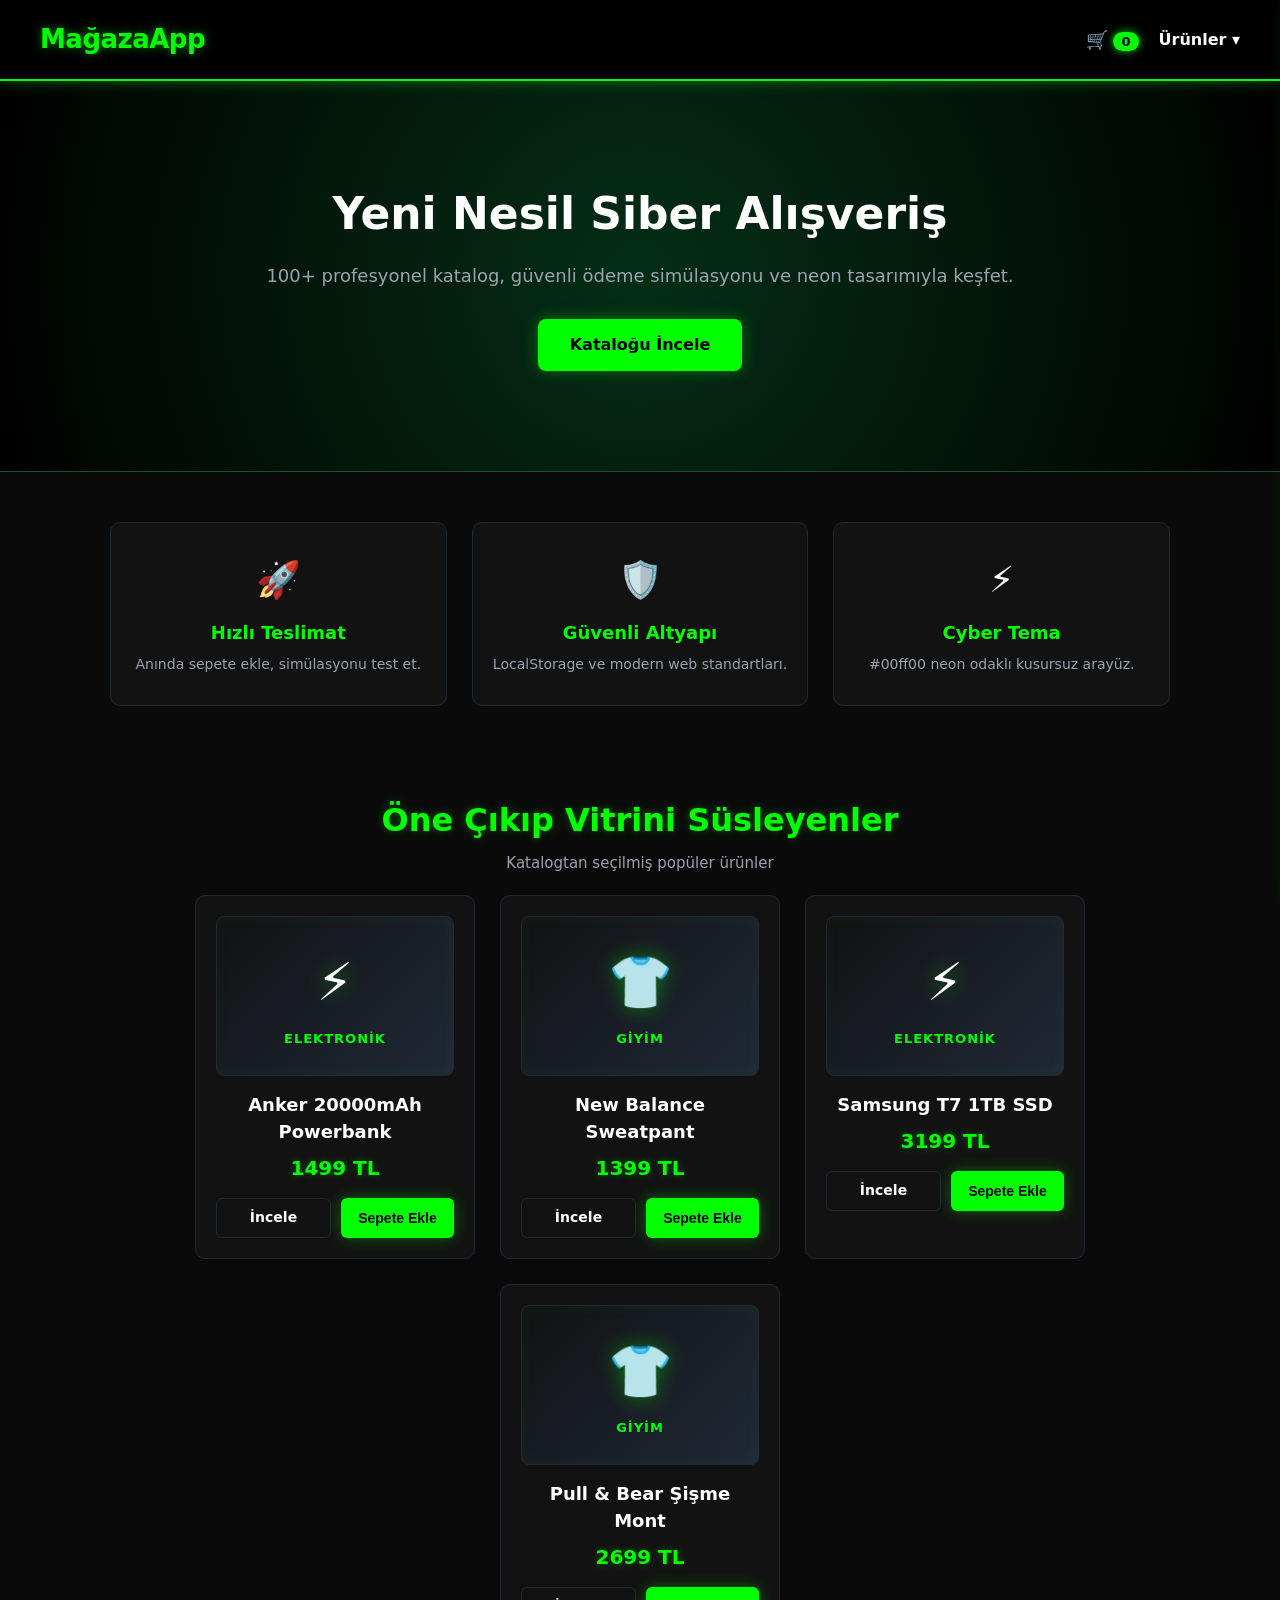
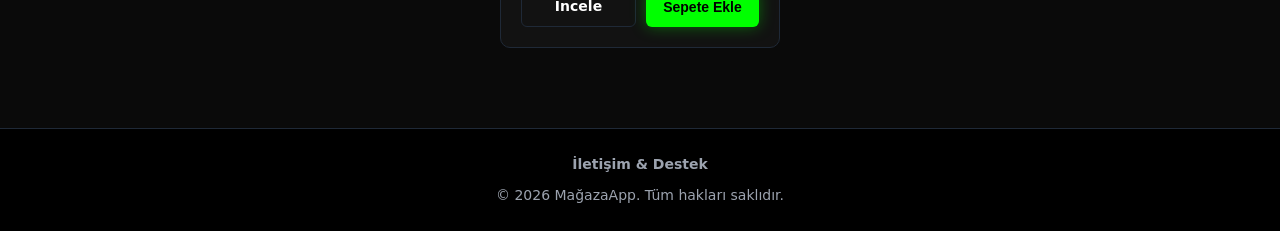
==== index.html @ 69a56568 "İlk sürüm: Cyberpunk e-ticaret projesi tamamlandı 🚀" ====
<!DOCTYPE html>
<html lang="tr">
<head>
    <meta charset="UTF-8">
    <meta name="viewport" content="width=device-width, initial-scale=1.0">
    <title>MağazaApp - Ana Sayfa</title>
    <link rel="stylesheet" href="style.css">
</head>
<body>
    <!-- Üst Navbar -->
<header class="navbar">
        <h2><a href="index.html" class="logo-link">MağazaApp</a></h2>
        <nav style="display: flex; align-items: center; gap: 20px;">
            <a href="sepet.html" style="font-size: 18px; text-decoration: none; color: white;" title="Sepetim">🛒 <span id="cart-count">0</span></a>
            <button id="open-drawer-btn" class="nav-link-btn">Ürünler ▾</button>
        </nav>
    </header>

    <!-- Yandan Açılır Kategori Menüsü (Drawer) -->
    <div id="drawer-overlay" class="drawer-overlay"></div>
    <aside id="sidebar-drawer" class="sidebar-drawer">
        <div class="drawer-header">
            <h3>Kategoriler</h3>
            <button id="close-drawer-btn" class="close-drawer">&times;</button>
        </div>
        <ul class="drawer-menu">
            <li><a href="urunler.html?category=Tümü"><span>📦</span> Tüm Ürünler</a></li>
            <li><a href="urunler.html?category=Elektronik"><span>⚡</span> Elektronik</a></li>
            <li><a href="urunler.html?category=Aksesuar"><span>🎒</span> Aksesuar</a></li>
            <li><a href="urunler.html?category=Giyim"><span>👕</span> Giyim</a></li>
            <li><a href="urunler.html?category=Ev %26 Yaşam"><span>🏠</span> Ev & Yaşam</a></li>
        </ul>
    </aside>

    <main>
        <section class="hero">
            <h1>Yeni Nesil Siber Alışveriş</h1>
            <p>100+ profesyonel katalog, güvenli ödeme simülasyonu ve neon tasarımıyla keşfet.</p>
            <a href="urunler.html" class="cta-btn">Kataloğu İncele</a>
        </section>

        <section class="features-section">
            <div class="feature-card">
                <div class="feature-icon">🚀</div>
                <h3>Hızlı Teslimat</h3>
                <p>Anında sepete ekle, simülasyonu test et.</p>
            </div>
            <div class="feature-card">
                <div class="feature-icon">🛡️</div>
                <h3>Güvenli Altyapı</h3>
                <p>LocalStorage ve modern web standartları.</p>
            </div>
            <div class="feature-card">
                <div class="feature-icon">⚡</div>
                <h3>Cyber Tema</h3>
                <p>#00ff00 neon odaklı kusursuz arayüz.</p>
            </div>
        </section>

        <section class="featured-products">
            <div class="section-title">
                <h2>Öne Çıkıp Vitrini Süsleyenler</h2>
                <p>Katalogtan seçilmiş popüler ürünler</p>
            </div>

            <div class="product-container">
                <!-- JavaScript burayı öne çıkan ürünlerle dolduracak -->
            </div>
        </section>
    </main>

    <footer class="footer">
        <div style="margin-bottom: 10px;">
            <a href="iletisim.html" style="color: var(--text-muted); text-decoration: none; font-weight: 600; transition: color 0.2s;" onmouseover="this.style.color='#00ff00'" onmouseout="this.style.color='#9ca3af'">İletişim & Destek</a>
        </div>
        <p>&copy; 2026 MağazaApp. Tüm hakları saklıdır.</p>
    </footer>

    <script src="script.js"></script>
</body>
</html>
---- style.css ----
/* --- #00ff00 ODAKLI NEON DARK & PROFESYONEL TEMA --- */
:root {
    --primary-color: #00ff00;       /* Tam Ana Rengimiz: Neon Yeşil */
    --primary-hover: #00cc00;       /* Buton Hover Tonu */
    --bg-color: #0a0a0a;            /* Derin Siyah Zemin */
    --card-bg: #121212;            /* Koyu Kömür Kart Zeminleri */
    --card-border: #1f2937;        /* Kart Sınır Çizgisi */
    --text-main: #ffffff;           /* Parlak Beyaz Metinler */
    --text-muted: #9ca3af;         /* Gri Yardımcı Metinler */
    --radius: 10px;
    --neon-shadow: 0 0 15px rgba(0, 255, 0, 0.35);
    --neon-shadow-strong: 0 0 25px rgba(0, 255, 0, 0.6);
}

* {
    margin: 0;
    padding: 0;
    box-sizing: border-box;
}

body {
    background-color: var(--bg-color);
    color: var(--text-main);
    font-family: system-ui, -apple-system, BlinkMacSystemFont, 'Segoe UI', Roboto, sans-serif;
    line-height: 1.5;
    overflow-x: hidden;
}

/* Üst Menü (Navbar) */
.navbar, .header {
    display: flex;
    justify-content: space-between;
    align-items: center;
    background-color: #000000;
    padding: 20px 40px;
    border-bottom: 2px solid var(--primary-color);
    box-shadow: var(--neon-shadow);
    position: sticky;
    top: 0;
    z-index: 100;
}

.logo-link, .logo {
    text-decoration: none;
    color: var(--primary-color);
    font-size: 26px;
    font-weight: 900;
    letter-spacing: -0.5px;
    text-shadow: 0 0 10px rgba(0, 255, 0, 0.5);
    transition: color 0.2s;
}

.logo-link:hover {
    color: #ffffff;
}

.navbar nav {
    display: flex;
    align-items: center;
    gap: 20px;
}

.nav-link-btn {
    background: transparent;
    border: none;
    color: var(--text-main);
    font-size: 16px;
    font-weight: 600;
    cursor: pointer;
    transition: color 0.2s;
    font-family: inherit;
}

.nav-link-btn:hover {
    color: var(--primary-color);
    text-shadow: 0 0 8px rgba(0, 255, 0, 0.5);
}

/* Sepet Sayacı Rozeti */
#cart-count {
    background-color: var(--primary-color);
    color: #000000;
    padding: 2px 8px;
    border-radius: 12px;
    font-weight: 800;
    font-size: 13px;
    box-shadow: 0 0 8px rgba(0, 255, 0, 0.8);
}

/* --- SAĞDAN AÇILIR KATEGORİ PENCERESİ (DRAWER) --- */
.sidebar-drawer {
    position: fixed;
    top: 0;
    right: -320px;
    width: 300px;
    height: 100%;
    background-color: #0d0d0d;
    border-left: 2px solid var(--primary-color);
    box-shadow: var(--neon-shadow-strong);
    z-index: 1001;
    transition: right 0.3s cubic-bezier(0.4, 0, 0.2, 1);
    padding: 25px 20px;
    display: flex;
    flex-direction: column;
}

.sidebar-drawer.open {
    right: 0;
}

.drawer-header {
    display: flex;
    justify-content: space-between;
    align-items: center;
    border-bottom: 1px solid var(--card-border);
    padding-bottom: 15px;
    margin-bottom: 20px;
}

.drawer-header h3 {
    color: var(--primary-color);
    font-size: 20px;
}

.close-drawer {
    background: transparent;
    border: none;
    color: var(--text-muted);
    font-size: 28px;
    cursor: pointer;
    transition: color 0.2s;
}

.close-drawer:hover {
    color: var(--primary-color);
}

.drawer-menu {
    list-style: none;
    display: flex;
    flex-direction: column;
    gap: 12px;
}

.drawer-menu li a {
    display: flex;
    align-items: center;
    gap: 12px;
    padding: 12px 15px;
    background-color: var(--card-bg);
    border: 1px solid var(--card-border);
    border-radius: 8px;
    color: var(--text-main);
    text-decoration: none;
    font-weight: 600;
    transition: all 0.2s ease;
}

.drawer-menu li a:hover {
    border-color: var(--primary-color);
    color: var(--primary-color);
    transform: translateX(-5px);
    box-shadow: var(--neon-shadow);
}

.drawer-overlay {
    position: fixed;
    top: 0;
    left: 0;
    width: 100%;
    height: 100%;
    background: rgba(0, 0, 0, 0.7);
    backdrop-filter: blur(4px);
    z-index: 1000;
    opacity: 0;
    visibility: hidden;
    transition: all 0.3s ease;
}

.drawer-overlay.active {
    opacity: 1;
    visibility: visible;
}

/* --- TOAST BİLDİRİM KUTUSU --- */
.toast-container {
    position: fixed;
    bottom: 25px;
    right: 25px;
    z-index: 9999;
    display: flex;
    flex-direction: column;
    gap: 10px;
}

.toast {
    background-color: #0f172a;
    color: var(--primary-color);
    border: 1px solid var(--primary-color);
    padding: 14px 22px;
    border-radius: 8px;
    font-weight: 700;
    font-size: 15px;
    box-shadow: var(--neon-shadow-strong);
    display: flex;
    align-items: center;
    gap: 10px;
    animation: slideInRight 0.3s ease forwards, fadeOut 0.3s ease 2.7s forwards;
}

@keyframes slideInRight {
    from { transform: translateX(100%); opacity: 0; }
    to { transform: translateX(0); opacity: 1; }
}

@keyframes fadeOut {
    from { opacity: 1; }
    to { opacity: 0; }
}

/* Hero (Karşılama) Banner */
.hero {
    text-align: center;
    padding: 100px 20px;
    background: radial-gradient(circle at center, #052e16 0%, #000000 100%);
    border-bottom: 1px solid #14532d;
}

.hero h1 {
    font-size: 44px;
    margin-bottom: 15px;
    color: #ffffff;
}

.hero p {
    font-size: 18px;
    color: var(--text-muted);
    margin-bottom: 30px;
}

.cta-btn {
    background-color: var(--primary-color);
    color: #000000;
    padding: 14px 32px;
    border-radius: 8px;
    text-decoration: none;
    font-weight: 800;
    font-size: 16px;
    transition: all 0.2s;
    box-shadow: var(--neon-shadow);
    display: inline-block;
}

.cta-btn:hover {
    background-color: var(--primary-hover);
    box-shadow: var(--neon-shadow-strong);
    transform: translateY(-2px);
}

/* Avantajlar / Özellik Kartları */
.features-section {
    display: flex;
    justify-content: center;
    gap: 25px;
    padding: 50px 20px;
    max-width: 1100px;
    margin: 0 auto;
    flex-wrap: wrap;
}

.feature-card {
    background-color: var(--card-bg);
    border: 1px solid var(--card-border);
    border-radius: var(--radius);
    padding: 30px 20px;
    text-align: center;
    flex: 1;
    min-width: 250px;
    transition: all 0.3s ease;
}

.feature-card:hover {
    border-color: var(--primary-color);
    box-shadow: var(--neon-shadow);
    transform: translateY(-5px);
}

.feature-icon {
    font-size: 36px;
    margin-bottom: 12px;
}

.feature-card h3 {
    font-size: 18px;
    color: var(--primary-color);
    margin-bottom: 8px;
}

.feature-card p {
    color: var(--text-muted);
    font-size: 14px;
}

/* Ürünler Grid ve Kart Yapısı */
.featured-products, .products-header {
    padding: 40px 20px 20px 20px;
    text-align: center;
}

.section-title h2, .products-header h1 {
    font-size: 32px;
    color: var(--primary-color);
    margin-bottom: 8px;
    text-shadow: 0 0 10px rgba(0, 255, 0, 0.3);
}

.section-title p, .products-header p {
    color: var(--text-muted);
    font-size: 15px;
}

.product-container {
    display: flex;
    justify-content: center;
    gap: 25px;
    padding: 20px 40px 60px 40px;
    flex-wrap: wrap;
}

.product-card {
    background-color: var(--card-bg);
    border: 1px solid var(--card-border);
    border-radius: var(--radius);
    width: 280px;
    padding: 20px;
    text-align: center;
    transition: all 0.3s ease;
}

.product-card:hover {
    border-color: var(--primary-color);
    box-shadow: var(--neon-shadow);
    transform: translateY(-6px);
}

/* İkonik Ürün Kutu Alanı */
.product-badge-img {
    width: 100%;
    height: 160px;
    background: linear-gradient(135deg, #121212 0%, #1f2937 100%);
    border: 1px solid var(--card-border);
    border-radius: 8px;
    margin-bottom: 15px;
    display: flex;
    flex-direction: column;
    align-items: center;
    justify-content: center;
    gap: 8px;
    position: relative;
    box-shadow: inset 0 0 15px rgba(0, 255, 0, 0.05);
    transition: all 0.3s ease;
}

.product-card:hover .product-badge-img {
    border-color: var(--primary-color);
    box-shadow: inset 0 0 20px rgba(0, 255, 0, 0.15), 0 0 10px rgba(0, 255, 0, 0.2);
}

.badge-icon {
    font-size: 52px;
    filter: drop-shadow(0 0 10px rgba(0, 255, 0, 0.4));
}

.badge-cat {
    font-size: 13px;
    font-weight: 700;
    color: var(--primary-color);
    text-transform: uppercase;
    letter-spacing: 1px;
}

.product-card h3 {
    font-size: 18px;
    margin-bottom: 8px;
    color: var(--text-main);
}

.product-card .price {
    color: var(--primary-color);
    font-weight: 800;
    font-size: 20px;
    margin-bottom: 15px;
    text-shadow: 0 0 8px rgba(0, 255, 0, 0.3);
}

/* Kart İçi Butonlar */
.card-buttons {
    display: flex;
    gap: 10px;
    justify-content: space-between;
    align-items: center;
    margin-top: 15px;
    width: 100%;
}

.detail-btn, 
.quick-add-btn {
    flex: 1;
    height: 40px;
    display: flex;
    align-items: center;
    justify-content: center;
    border-radius: 6px;
    font-weight: 700;
    font-size: 14px;
    cursor: pointer;
    transition: all 0.2s ease;
    text-decoration: none;
    box-sizing: border-box;
}

.detail-btn {
    background-color: transparent;
    color: var(--text-main);
    border: 1px solid var(--card-border);
}

.detail-btn:hover {
    border-color: var(--primary-color);
    color: var(--primary-color);
    background-color: rgba(0, 255, 0, 0.05);
}

.quick-add-btn {
    background-color: var(--primary-color);
    color: #000000;
    border: none;
    box-shadow: var(--neon-shadow);
}

.quick-add-btn:hover {
    background-color: var(--primary-hover);
    box-shadow: var(--neon-shadow-strong);
    transform: translateY(-1px);
}

/* Arama ve Filtreleme */
.filter-container {
    max-width: 800px;
    margin: 0 auto 20px auto;
    padding: 0 20px;
    display: flex;
    flex-direction: column;
    gap: 15px;
    align-items: center;
}

.search-input {
    width: 100%;
    max-width: 400px;
    padding: 12px 18px;
    border: 1px solid var(--card-border);
    border-radius: 25px;
    font-size: 15px;
    outline: none;
    background-color: var(--card-bg);
    color: var(--text-main);
    transition: all 0.2s;
}

.search-input:focus {
    border-color: var(--primary-color);
    box-shadow: var(--neon-shadow);
}

.category-buttons {
    display: flex;
    gap: 10px;
    flex-wrap: wrap;
    justify-content: center;
}

.filter-btn {
    background-color: var(--card-bg);
    border: 1px solid var(--card-border);
    color: var(--text-muted);
    padding: 8px 18px;
    border-radius: 20px;
    cursor: pointer;
    font-weight: 600;
    font-size: 14px;
    transition: all 0.2s;
}

.filter-btn:hover,
.filter-btn.active {
    background-color: var(--primary-color);
    color: #000000;
    border-color: var(--primary-color);
    box-shadow: var(--neon-shadow);
}

/* Detay Sayfası */
.product-detail-container, .detail-container {
    display: flex;
    max-width: 900px;
    margin: 60px auto;
    background-color: var(--card-bg);
    padding: 40px;
    border-radius: var(--radius);
    border: 1px solid var(--card-border);
    box-shadow: var(--neon-shadow);
    gap: 40px;
    align-items: center;
}

.product-image-box, .product-info-box {
    flex: 1;
}

.product-info-box h1 {
    font-size: 30px;
    margin-bottom: 15px;
    color: var(--text-main);
}

.detail-price {
    font-size: 28px;
    font-weight: 800;
    color: var(--primary-color);
    margin-bottom: 20px;
    text-shadow: 0 0 8px rgba(0, 255, 0, 0.4);
}

.product-description {
    color: var(--text-muted);
    margin-bottom: 25px;
}

.quantity-box, .detail-actions {
    margin-bottom: 25px;
    display: flex;
    align-items: center;
    gap: 15px;
}

.qty-input {
    width: 65px;
    height: 44px;
    padding: 8px;
    border: 1px solid var(--card-border);
    border-radius: 6px;
    text-align: center;
    font-size: 16px;
    outline: none;
    background-color: #1f2937;
    color: white;
}

.add-to-cart-btn {
    background-color: var(--primary-color);
    color: #000000;
    border: none;
    padding: 12px 28px;
    border-radius: 8px;
    cursor: pointer;
    font-weight: 800;
    font-size: 16px;
    box-shadow: var(--neon-shadow);
    transition: all 0.2s;
}

.add-to-cart-btn:hover {
    background-color: var(--primary-hover);
    box-shadow: var(--neon-shadow-strong);
}

/* Sepet Sayfası ve Düzeltilmiş Boşluklar */
.cart-container {
    max-width: 800px;
    margin: 40px auto;
    background-color: var(--card-bg);
    padding: 30px;
    border-radius: var(--radius);
    border: 1px solid var(--card-border);
}

.cart-container h1 {
    margin-bottom: 25px;
    color: var(--primary-color);
}

.cart-item {
    display: flex;
    align-items: center;
    justify-content: space-between;
    padding: 15px 0;
    border-bottom: 1px solid var(--card-border);
    gap: 15px;
}

.cart-item-info {
    flex: 2;
    margin-left: 15px;
}

.cart-item-info h3 {
    font-size: 16px;
    color: var(--text-main);
}

.cart-price {
    color: var(--primary-color);
    font-weight: 700;
}

.cart-item-qty {
    display: flex;
    align-items: center;
    gap: 8px;
    margin-right: 15px;
}

.qty-btn {
    background-color: #1f2937;
    color: var(--text-main);
    border: 1px solid var(--card-border);
    width: 30px;
    height: 30px;
    border-radius: 4px;
    font-weight: bold;
    cursor: pointer;
    transition: all 0.2s;
}

.qty-btn:hover {
    border-color: var(--primary-color);
    color: var(--primary-color);
}

.remove-btn {
    background-color: #ef4444;
    color: white;
    border: none;
    padding: 6px 14px;
    border-radius: 6px;
    cursor: pointer;
    font-weight: 600;
    transition: background-color 0.2s;
}

.remove-btn:hover {
    background-color: #dc2626;
}

/* Kırmızı Sepeti Temizle Butonu */
.clear-cart-btn {
    background-color: transparent;
    color: #ef4444;
    border: 1px solid #ef4444;
    padding: 12px 20px;
    border-radius: 8px;
    cursor: pointer;
    font-weight: 700;
    font-size: 15px;
    transition: all 0.2s;
}

.clear-cart-btn:hover {
    background-color: #ef4444;
    color: white;
    box-shadow: 0 0 15px rgba(239, 68, 68, 0.4);
}

.cart-summary {
    margin-top: 30px;
    display: flex;
    justify-content: space-between;
    align-items: center;
    padding-top: 20px;
    border-top: 2px solid var(--card-border);
    flex-wrap: wrap;
    gap: 15px;
}

.cart-actions {
    display: flex;
    gap: 12px;
    align-items: center;
}

.total-text {
    font-size: 18px;
    font-weight: 600;
}

.total-price {
    color: var(--primary-color);
    font-size: 26px;
    font-weight: 900;
    text-shadow: 0 0 10px rgba(0, 255, 0, 0.4);
}

.checkout-btn {
    background-color: var(--primary-color);
    color: #000000;
    border: none;
    padding: 12px 28px;
    border-radius: 8px;
    cursor: pointer;
    font-weight: 800;
    font-size: 16px;
    text-decoration: none;
    box-shadow: var(--neon-shadow);
    transition: all 0.2s;
}

.checkout-btn:hover {
    background-color: var(--primary-hover);
    box-shadow: var(--neon-shadow-strong);
}

/* İletişim Formu */
.contact-container {
    display: flex;
    justify-content: center;
    align-items: center;
    padding: 60px 20px;
}

.contact-box {
    background-color: var(--card-bg);
    padding: 40px;
    border-radius: var(--radius);
    border: 1px solid var(--card-border);
    width: 100%;
    max-width: 500px;
    border-top: 4px solid var(--primary-color);
}

.contact-box h1 {
    font-size: 26px;
    color: var(--primary-color);
    margin-bottom: 10px;
    text-align: center;
}

.contact-box p {
    color: var(--text-muted);
    font-size: 14px;
    text-align: center;
    margin-bottom: 25px;
}

.form-group {
    margin-bottom: 20px;
}

.form-group label {
    display: block;
    margin-bottom: 8px;
    color: var(--text-main);
    font-weight: 600;
    font-size: 14px;
}

.form-group input,
.form-group textarea {
    width: 100%;
    padding: 10px 14px;
    border: 1px solid var(--card-border);
    border-radius: 8px;
    font-size: 14px;
    outline: none;
    background-color: #1f2937;
    color: white;
    transition: border-color 0.2s;
}

.form-group input:focus,
.form-group textarea:focus {
    border-color: var(--primary-color);
    box-shadow: var(--neon-shadow);
}

.contact-submit-btn {
    width: 100%;
    background-color: var(--primary-color);
    color: #000000;
    border: none;
    padding: 12px;
    border-radius: 8px;
    cursor: pointer;
    font-weight: 800;
    font-size: 16px;
    box-shadow: var(--neon-shadow);
    transition: all 0.2s;
}

.contact-submit-btn:hover {
    background-color: var(--primary-hover);
    box-shadow: var(--neon-shadow-strong);
}

/* Modal Stilleri */
.modal {
    display: none;
    position: fixed;
    z-index: 1000;
    left: 0;
    top: 0;
    width: 100%;
    height: 100%;
    background-color: rgba(0, 0, 0, 0.8);
    backdrop-filter: blur(5px);
    justify-content: center;
    align-items: center;
}

.modal-content {
    background-color: var(--card-bg);
    padding: 30px;
    border-radius: var(--radius);
    width: 90%;
    max-width: 450px;
    position: relative;
    border: 1px solid var(--primary-color);
    box-shadow: var(--neon-shadow-strong);
}

.close-modal {
    position: absolute;
    top: 15px;
    right: 20px;
    font-size: 24px;
    font-weight: bold;
    color: var(--text-muted);
    cursor: pointer;
}

.close-modal:hover {
    color: var(--primary-color);
}

.modal-content h2 {
    margin-bottom: 20px;
    color: var(--primary-color);
    text-align: center;
}

/* Footer */
.footer {
    background-color: #000000;
    color: var(--text-muted);
    text-align: center;
    padding: 25px 20px;
    font-size: 14px;
    border-top: 1px solid #1f2937;
}

/* MÜKEMMEL MOBİL UYUM */
@media (max-width: 768px) {
    .navbar, .header {
        padding: 15px 20px;
    }

    .hero h1 {
        font-size: 26px;
    }

    .hero p {
        font-size: 15px;
    }

    .product-container {
        padding: 20px 15px 40px 15px;
    }

    .product-card {
        width: 100%;
        max-width: 320px;
    }

    .product-detail-container, .detail-container {
        flex-direction: column;
        padding: 25px 15px;
        margin: 20px 15px;
    }

    .cart-container {
        margin: 20px 15px;
        padding: 20px 15px;
    }

    .cart-item {
        flex-direction: column;
        text-align: center;
        gap: 12px;
    }

    .cart-item-info {
        margin-left: 0;
    }

    .cart-item-qty {
        margin-right: 0;
    }

    .cart-summary {
        flex-direction: column;
        gap: 20px;
        text-align: center;
    }

    .cart-actions {
        width: 100%;
        flex-direction: column;
    }

    .clear-cart-btn, .checkout-btn {
        width: 100%;
    }

    .toast-container {
        bottom: 15px;
        right: 15px;
        left: 15px;
    }

    .toast {
        width: 100%;
        justify-content: center;
    }
}
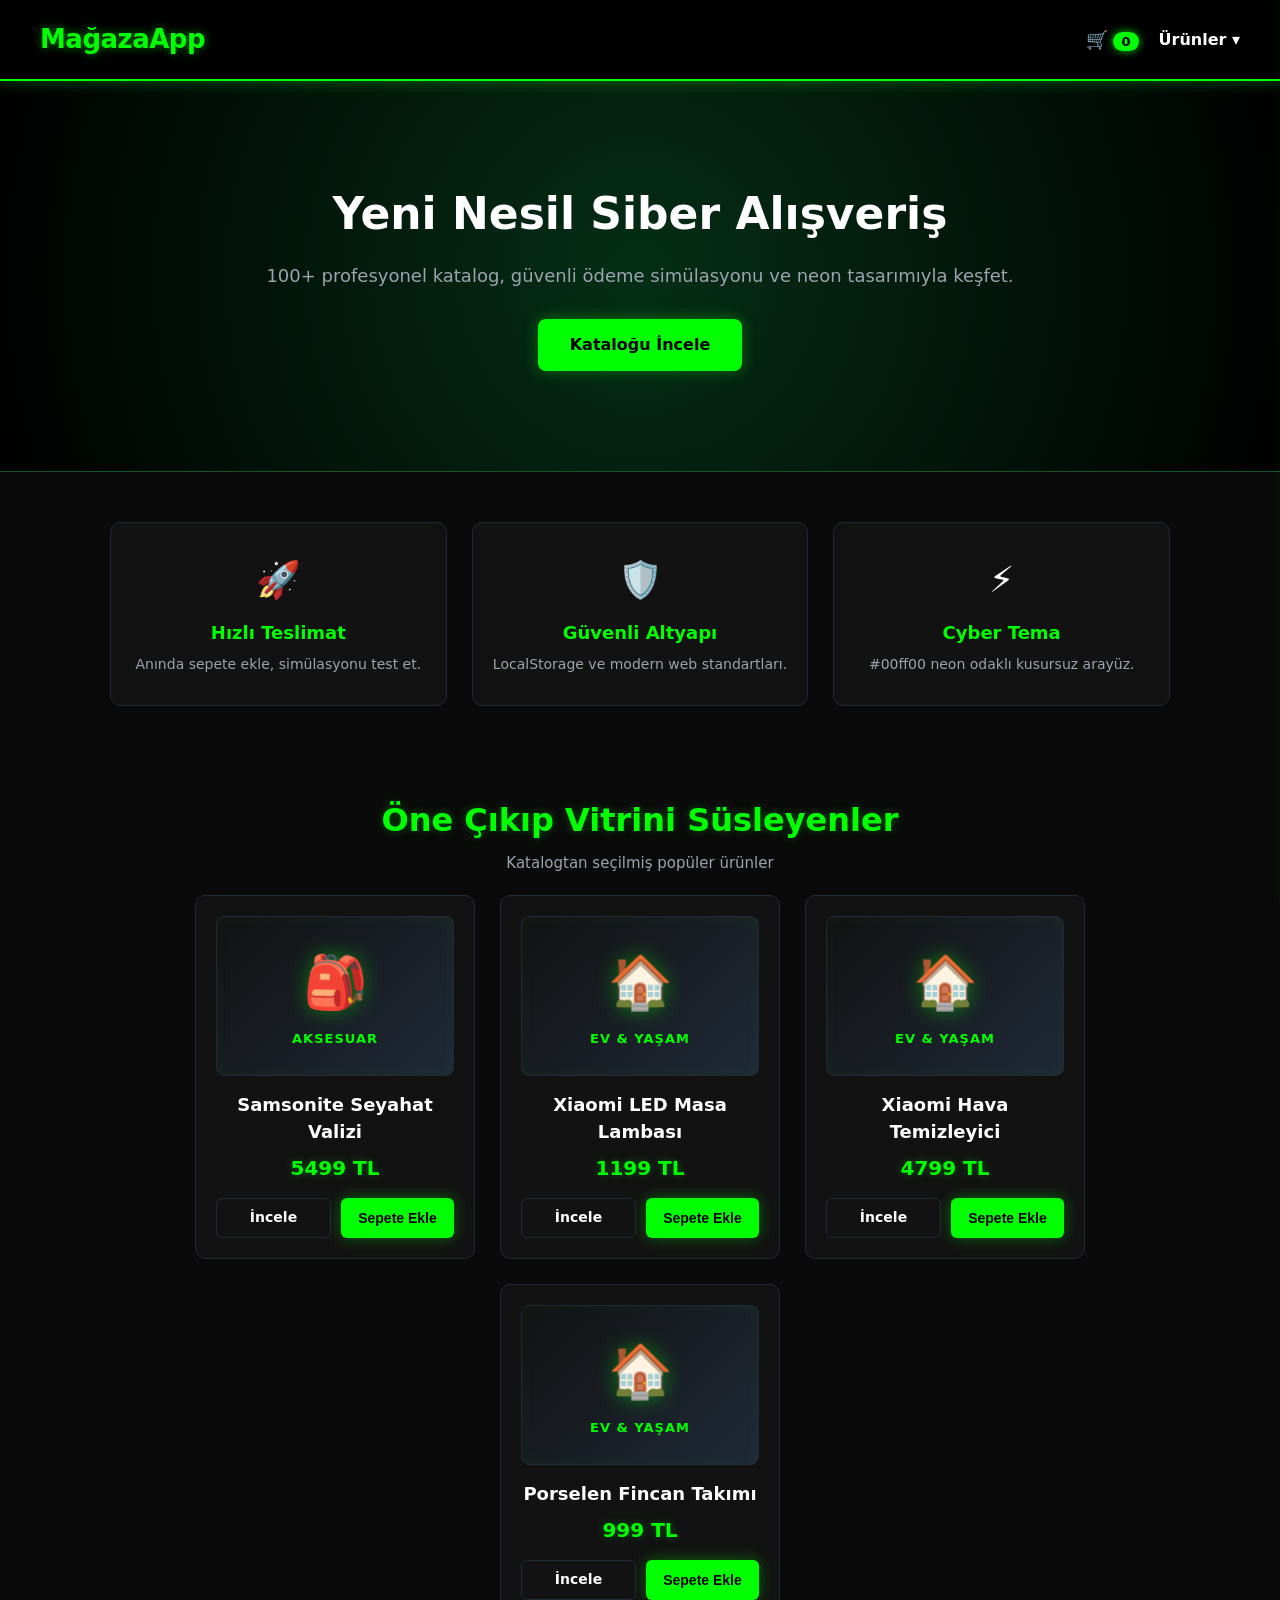
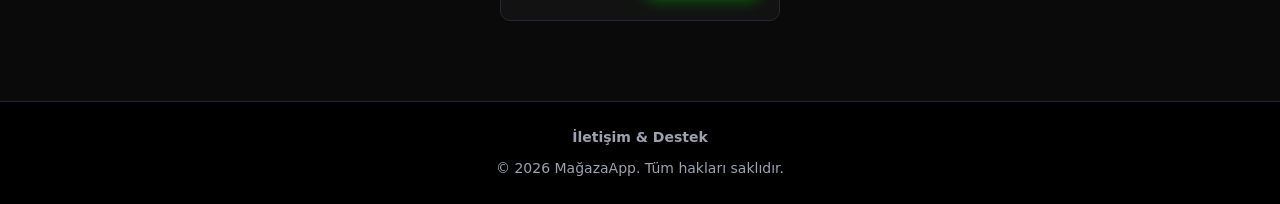
==== commit 9a7fb47a: "Cyberpunk temali e-ticaret projesi v1.0 🚀" ====
--- a/index.html
+++ b/index.html
@@ -78,4 +78,4 @@
 
     <script src="script.js"></script>
 </body>
-</html>+</html>
--- a/style.css
+++ b/style.css
@@ -931,4 +931,4 @@
         width: 100%;
         justify-content: center;
     }
-}+}
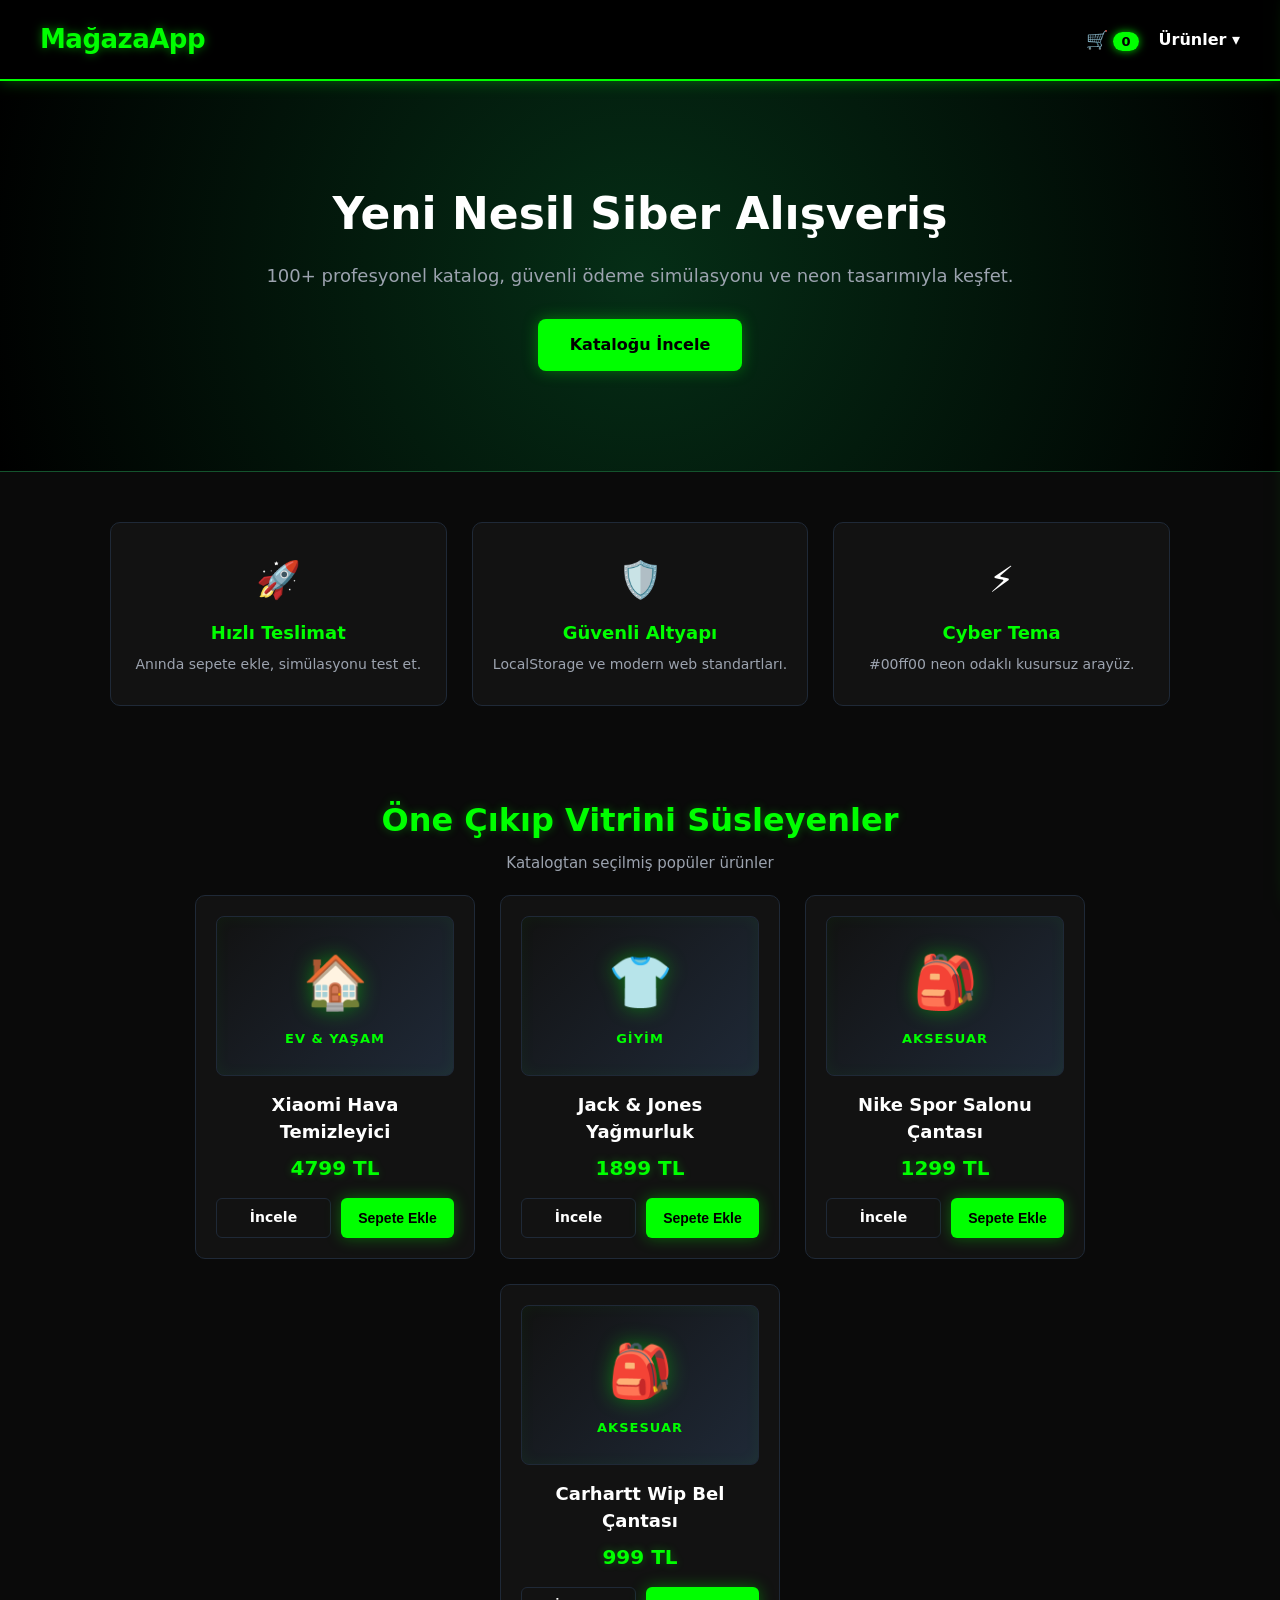
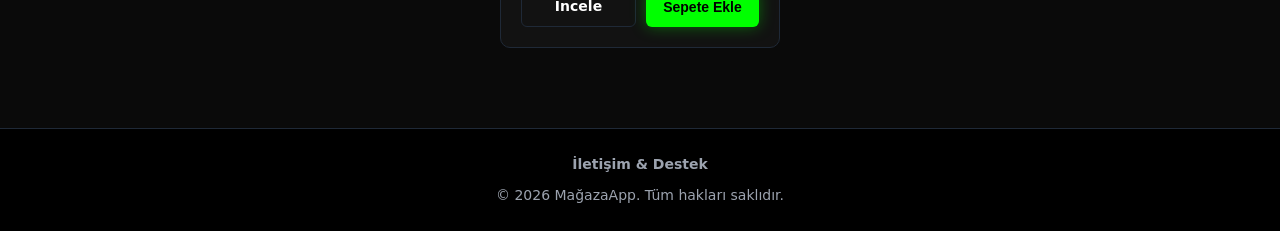
==== commit fc0a0a2d: "Cyberpunk temali e-ticaret projesi v1.1 🚀" ====
--- a/index.html
+++ b/index.html
@@ -78,4 +78,4 @@
 
     <script src="script.js"></script>
 </body>
-</html>
+</html>
--- a/style.css
+++ b/style.css
@@ -931,4 +931,4 @@
         width: 100%;
         justify-content: center;
     }
-}
+}
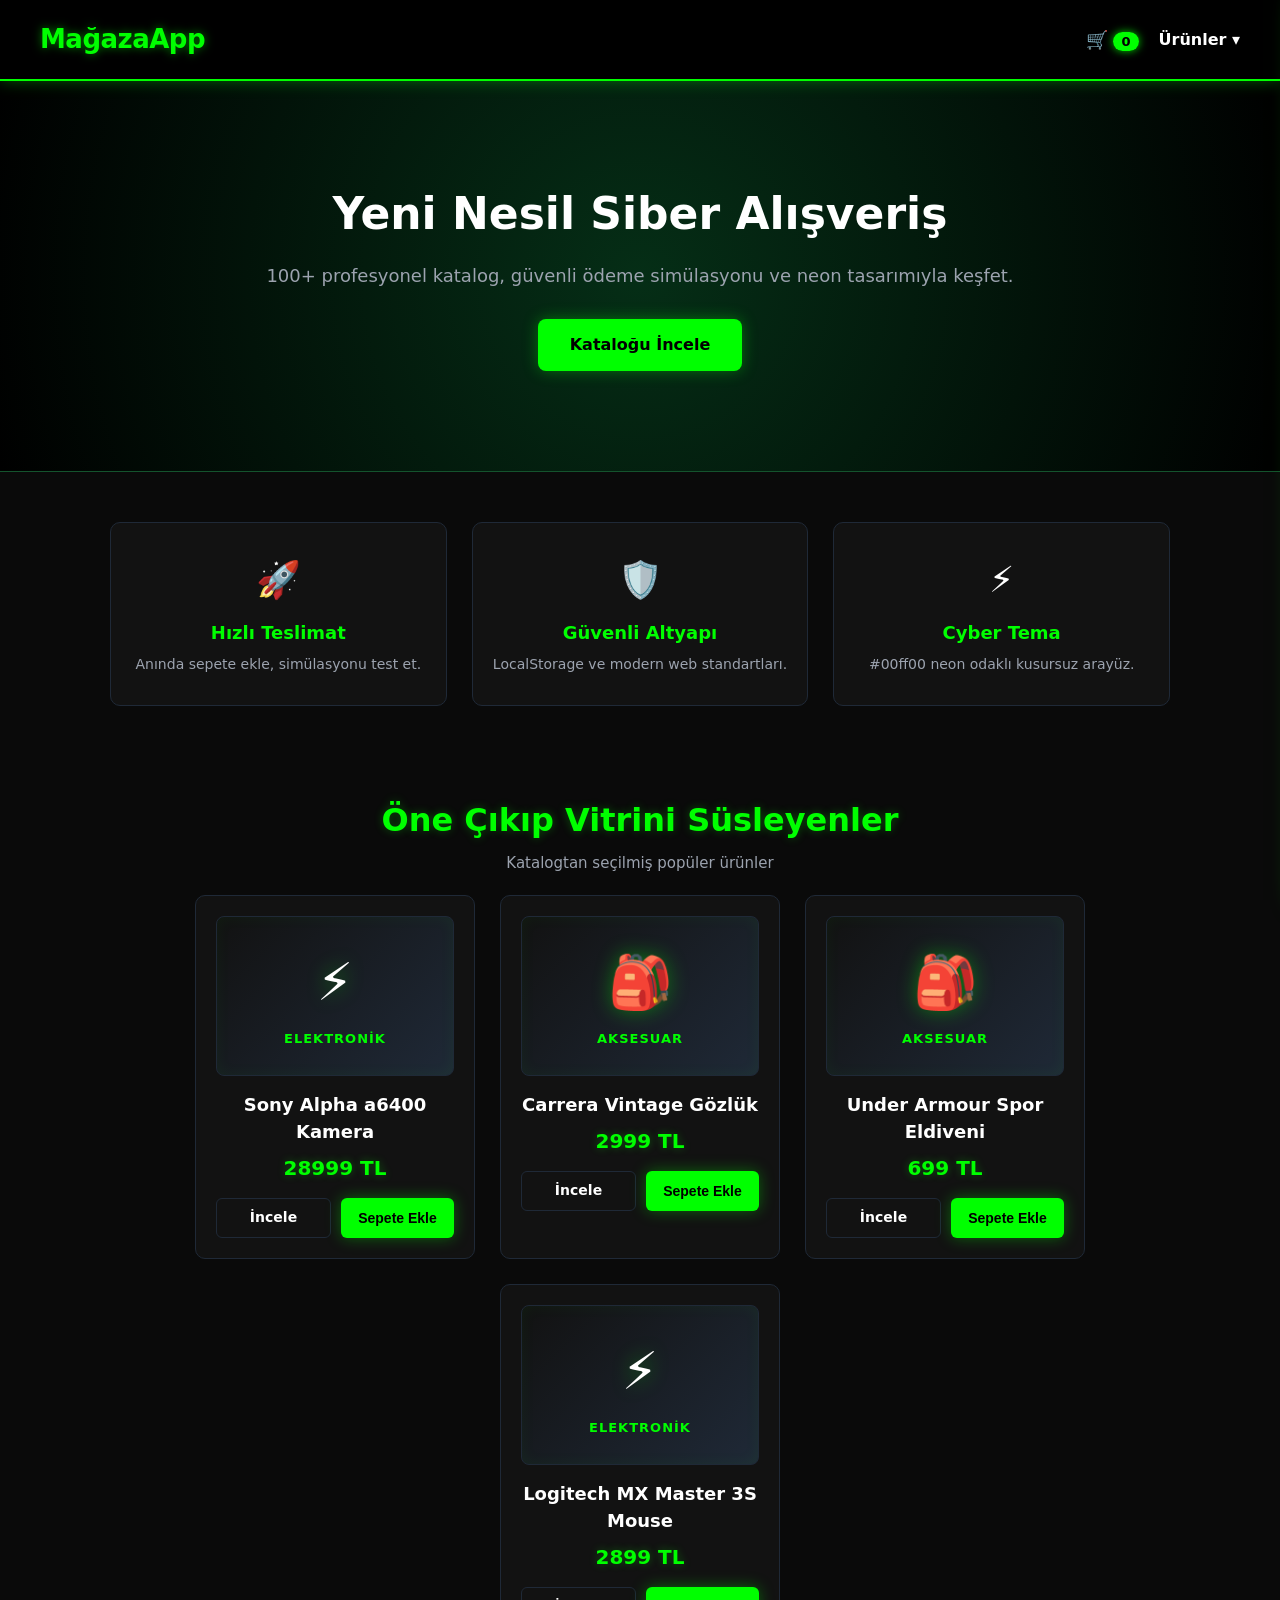
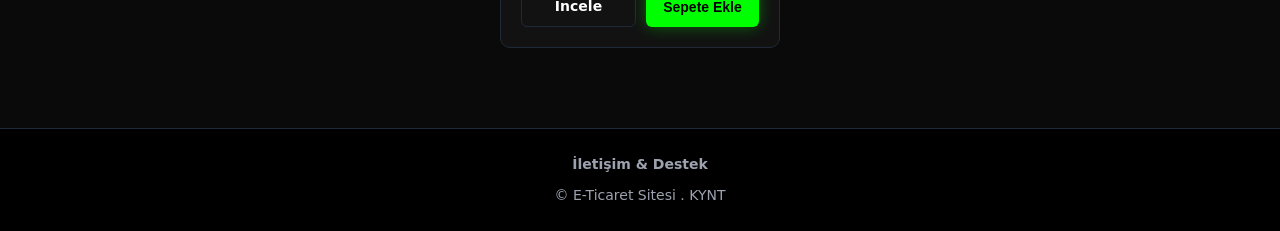
==== commit 7ebd6124: "V1.0" ====
--- a/index.html
+++ b/index.html
@@ -73,7 +73,7 @@
         <div style="margin-bottom: 10px;">
             <a href="iletisim.html" style="color: var(--text-muted); text-decoration: none; font-weight: 600; transition: color 0.2s;" onmouseover="this.style.color='#00ff00'" onmouseout="this.style.color='#9ca3af'">İletişim & Destek</a>
         </div>
-        <p>&copy; 2026 MağazaApp. Tüm hakları saklıdır.</p>
+        <p>&copy; E-Ticaret Sitesi . KYNT</p>
     </footer>
 
     <script src="script.js"></script>
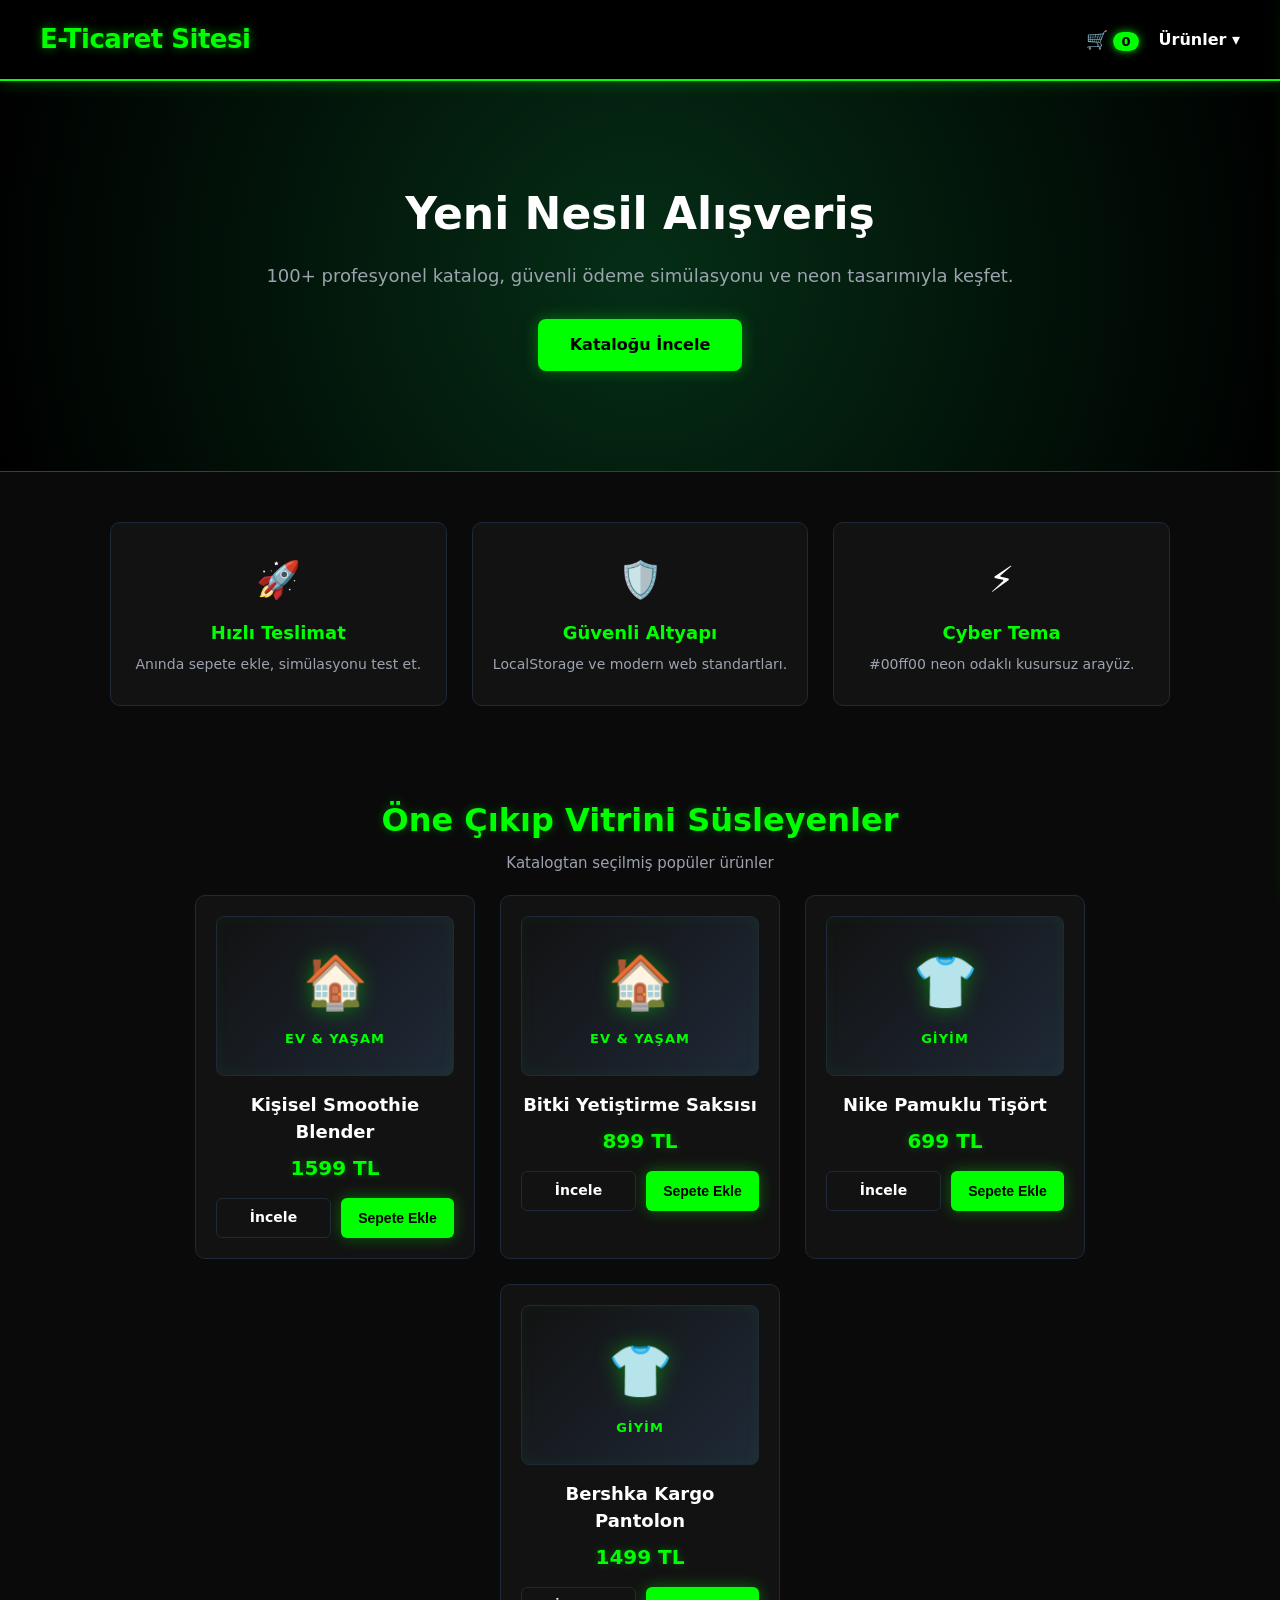
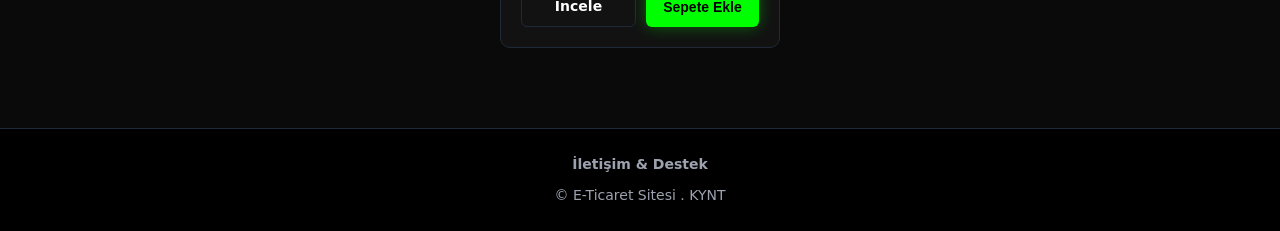
==== commit a860b8f0: "V1.0" ====
--- a/index.html
+++ b/index.html
@@ -3,13 +3,13 @@
 <head>
     <meta charset="UTF-8">
     <meta name="viewport" content="width=device-width, initial-scale=1.0">
-    <title>MağazaApp - Ana Sayfa</title>
+    <title>E-Tİcaret Sitesi</title>
     <link rel="stylesheet" href="style.css">
 </head>
 <body>
     <!-- Üst Navbar -->
 <header class="navbar">
-        <h2><a href="index.html" class="logo-link">MağazaApp</a></h2>
+        <h2><a href="index.html" class="logo-link">E-Ticaret Sitesi</a></h2>
         <nav style="display: flex; align-items: center; gap: 20px;">
             <a href="sepet.html" style="font-size: 18px; text-decoration: none; color: white;" title="Sepetim">🛒 <span id="cart-count">0</span></a>
             <button id="open-drawer-btn" class="nav-link-btn">Ürünler ▾</button>
@@ -34,7 +34,7 @@
 
     <main>
         <section class="hero">
-            <h1>Yeni Nesil Siber Alışveriş</h1>
+            <h1>Yeni Nesil Alışveriş</h1>
             <p>100+ profesyonel katalog, güvenli ödeme simülasyonu ve neon tasarımıyla keşfet.</p>
             <a href="urunler.html" class="cta-btn">Kataloğu İncele</a>
         </section>
